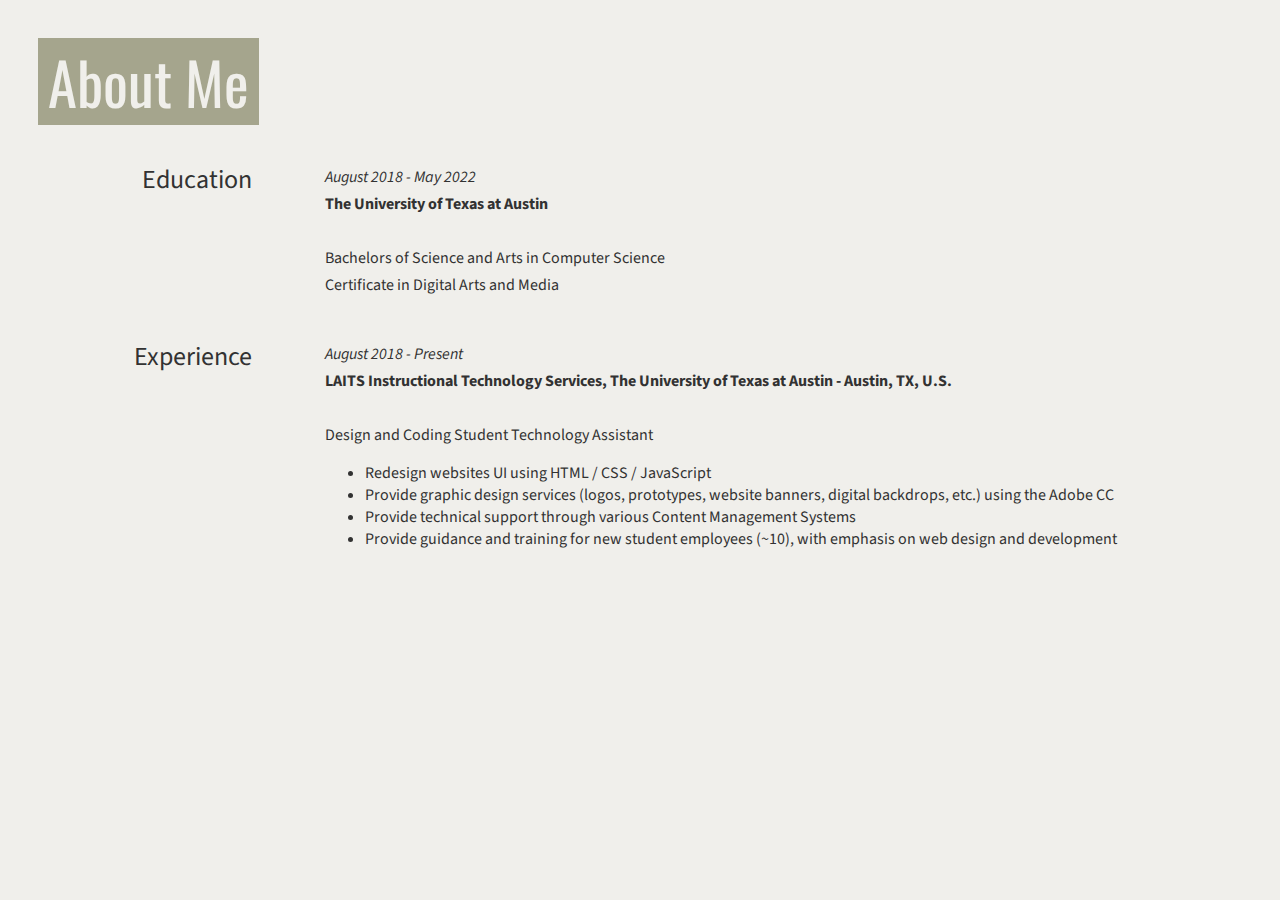
==== about.html @ 906d15d0 "about me page" ====
<!doctype html>

<html lang="en">
<head>
  <meta charset="utf-8">

  <title>Thuy H Nguyen Portfolio Site</title>

  <link rel="stylesheet" href="./styles.css">

  <!-- Thuy's fonts -->
  <link href="https://fonts.googleapis.com/css2?family=Oswald&family=Source+Sans+Pro&display=swap" rel="stylesheet">

</head>

<body>
    <div class="content">
        <span class="title sm">
            About Me
        </span><br>
        <div class="grid-container">
            <div class="row">
                <div class="col1">
                    Education
                </div>
                <div class="col2">
                    <p><i>August 2018 - May 2022</i></p>
                    <p><b>The University of Texas at Austin</b></p><br>
                    <p>Bachelors of Science and Arts in Computer Science</p>
                    <p>Certificate in Digital Arts and Media</p>
                </div>
            </div>
            <div class="row">
                <div class="col1">
                    Experience
                </div>
                <div class="col2">
                    <p><i>August 2018 - Present</i></p>
                    <p><b>LAITS Instructional Technology Services, The University of Texas at
                    Austin - Austin, TX, U.S.</b></p><br>
                    <p>Design and Coding Student Technology Assistant</p>
                    <ul>
                        <li>Redesign websites UI using HTML / CSS / JavaScript</li>
                        <li>Provide graphic design services (logos, prototypes, website banners,
                        digital backdrops, etc.) using the Adobe CC</li>
                        <li>Provide technical support through various Content Management Systems</li>
                        <li>Provide guidance and training for new student employees (~10), with emphasis on web design and development</li>
                    </ul>
                </div>
            </div>
        </div>
    </div>
    
    
</body>

</html>
---- styles.css ----
:root {
    --off-white: #f0efeb;
    --olive: #a5a58d;
    --dark-gray: #323232;
    --dark-salmon: #cb997e;
}

html, body {
    margin: 0;
    background-color: var(--off-white);
    font-family: 'Source Sans Pro', sans-serif;;
    color: var(--dark-gray);
}

p {
    margin-top: 5px;
    margin-bottom: 5px;
}


#landing {
    /* background: url("./assets/flash-img-v3.png"); */
    height: 100vh;
    width: 100vw;
    /* background-repeat: no-repeat; */
    display: flex;
    justify-content: space-between;
    justify-items: flex-start;
}


.title {
    background-color: var(--olive);
    font-family: 'Oswald', sans-serif;
    font-size: 54pt;
    padding-left: 10px;
    padding-right: 10px;
    padding-top: 0px;
    padding-bottom: 0px;
    color: var(--off-white);
    /* mix-blend-mode: multiply; */
}

.title.sm {
    font-size: 44pt;
}

#intro {
    position: relative;
    right: -50%;
    top: 40%;
}

#landing img  {
    flex: 2;
}

#landing p {
    font-size: 16pt;
}

#nav {
    font-size: 26px;
    padding-top: 20px;
    display: flex;
    flex-direction: column;
}

#nav span {
    border-bottom: 4px solid rgba(203, 153, 126, 0);
    transition: 0.3s;
}

#nav span:hover {
    border-bottom: 4px solid rgba(203, 153, 126, 1);
}

#nav a {
    text-decoration: none;
    cursor: pointer;
    color: var(--dark-gray);
}

#nav a:visited {
    text-decoration: none;
    cursor: pointer;
    color: var(--dark-gray);
}

/* ABOUT */
.content {
    padding: 3%;
}

.grid-container {
    display: flex;
    flex-direction: column;
    align-content: space-between;
    margin-top: 3%;
}

.row {
    display: flex;
    flex-direction: row;
    justify-content: space-between;
    margin-bottom: 3%;
}

.col1 {
    flex: 0.7;
    display: flex;
    justify-content: flex-end;
    margin-right: 3%;
    font-size: 26px;
}

.col2 {
    flex: 3;
    margin-left: 3%;
}
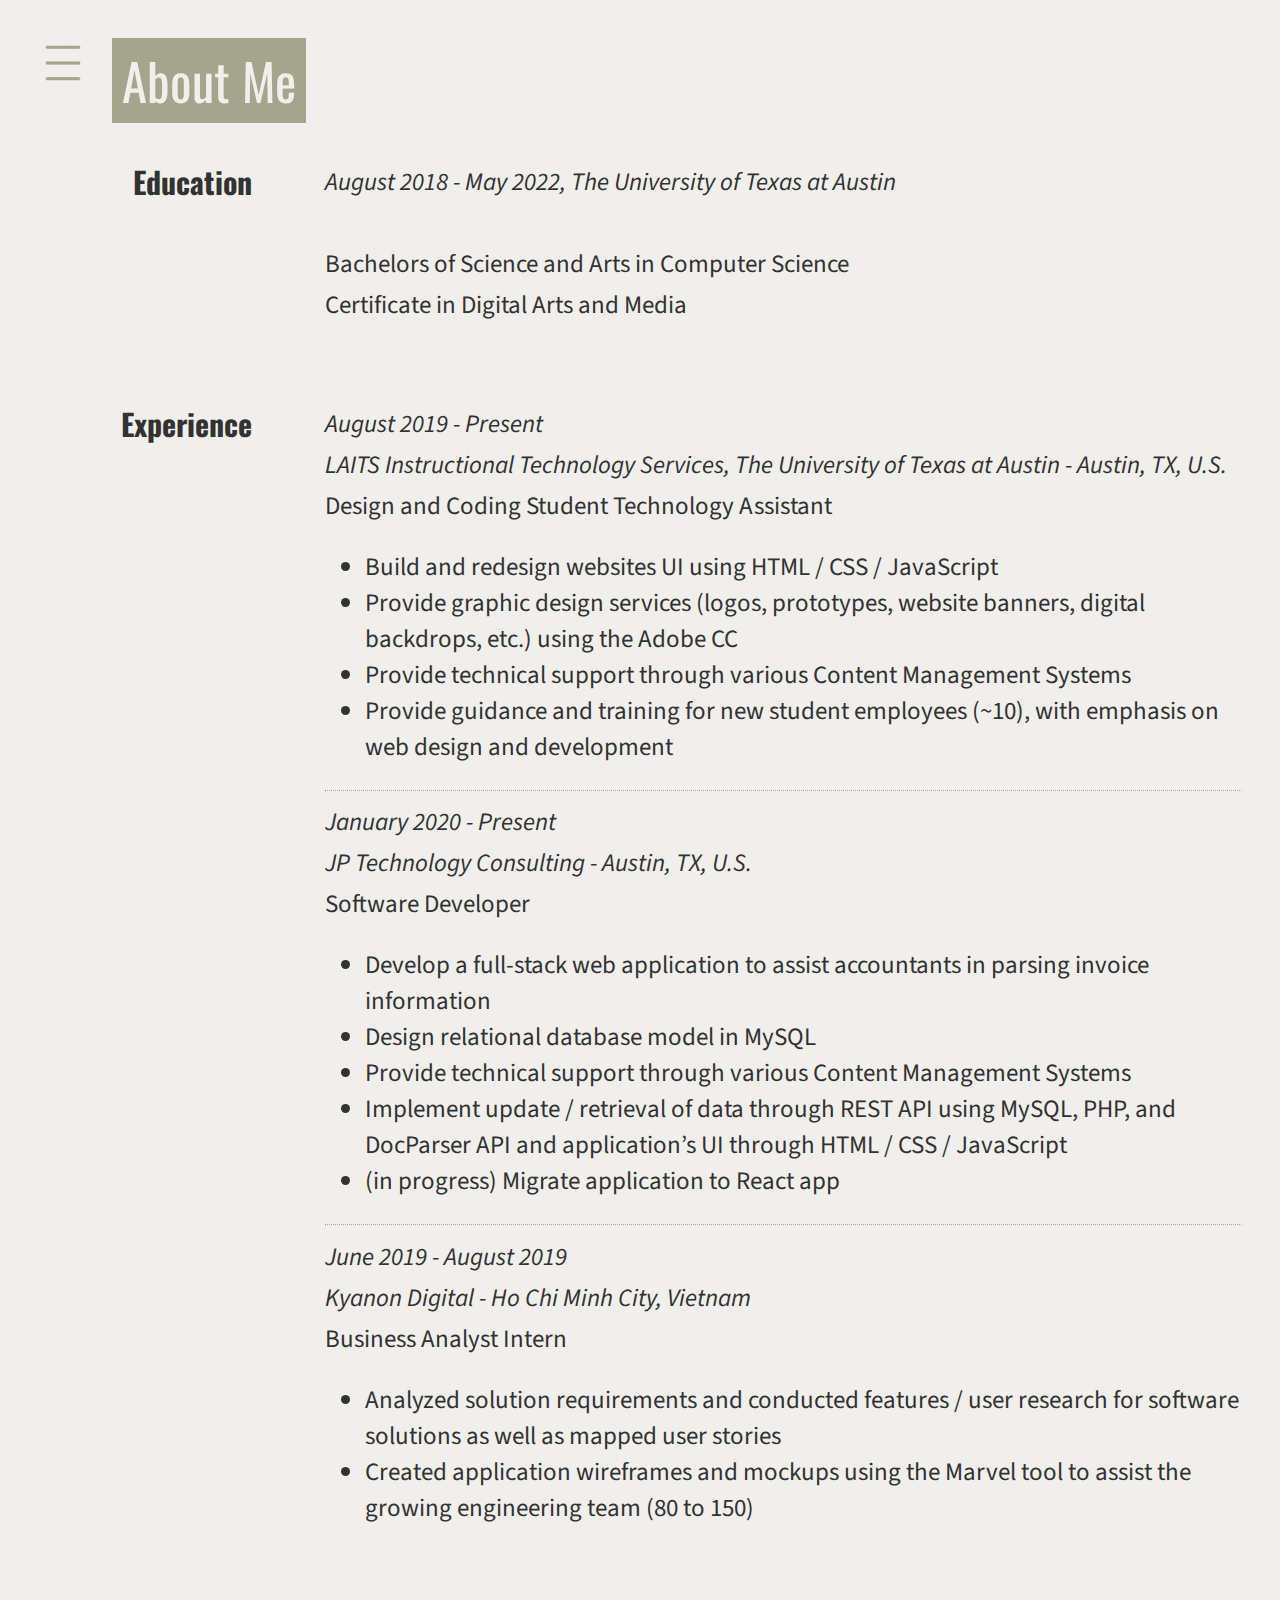
==== commit 0deff189: "test PHL366K" ====
--- a/about.html
+++ b/about.html
@@ -15,36 +15,69 @@
 
 <body>
     <div class="content">
-        <span class="title sm">
-            About Me
-        </span><br>
+        <div class="hamburger-and-title">
+            <div class="item">
+                <img class="hamburger item" src="assets/hamburger.png" width="50px">
+                <div class="item-overlay right"></div>
+            </div>
+            
+            <span class="title sm">
+                About Me
+            </span>
+        </div>
+        
         <div class="grid-container">
             <div class="row">
                 <div class="col1">
-                    Education
+                    <div>
+                        Education
+                    </div>
                 </div>
                 <div class="col2">
-                    <p><i>August 2018 - May 2022</i></p>
-                    <p><b>The University of Texas at Austin</b></p><br>
+                    <p><i>August 2018 - May 2022, The University of Texas at Austin</i></p><br>
+
                     <p>Bachelors of Science and Arts in Computer Science</p>
                     <p>Certificate in Digital Arts and Media</p>
                 </div>
             </div>
             <div class="row">
                 <div class="col1">
-                    Experience
+                    <div>
+                        Experience
+                    </div>
+                    
                 </div>
                 <div class="col2">
-                    <p><i>August 2018 - Present</i></p>
-                    <p><b>LAITS Instructional Technology Services, The University of Texas at
-                    Austin - Austin, TX, U.S.</b></p><br>
+                    <p><i>August 2019 - Present</i></p>
+                    <p><i>LAITS Instructional Technology Services, The University of Texas at
+                    Austin - Austin, TX, U.S.</b></i><br>
                     <p>Design and Coding Student Technology Assistant</p>
                     <ul>
-                        <li>Redesign websites UI using HTML / CSS / JavaScript</li>
+                        <li>Build and redesign websites UI using HTML / CSS / JavaScript</li>
                         <li>Provide graphic design services (logos, prototypes, website banners,
                         digital backdrops, etc.) using the Adobe CC</li>
                         <li>Provide technical support through various Content Management Systems</li>
                         <li>Provide guidance and training for new student employees (~10), with emphasis on web design and development</li>
+                    </ul>
+                    <hr />
+                    <p><i>January 2020 - Present</i></p>
+                    <p><i>JP Technology Consulting - Austin, TX, U.S.</b></i><br>
+                    <p>Software Developer</p>
+                    <ul>
+                        <li>Develop a full-stack web application to assist accountants in parsing invoice information</li>
+                        <li>Design relational database model in MySQL</li>
+                        <li>Provide technical support through various Content Management Systems</li>
+                        <li>Implement update / retrieval of data through REST API using MySQL, PHP,
+                        and DocParser API and application’s UI through HTML / CSS / JavaScript</li>
+                        <li>(in progress) Migrate application to React app</li>
+                    </ul>
+                    <hr />
+                    <p><i>June 2019 - August 2019</i></p>
+                    <p><i>Kyanon Digital - Ho Chi Minh City, Vietnam</b></i><br>
+                    <p>Business Analyst Intern</p>
+                    <ul>
+                        <li>Analyzed solution requirements and conducted features / user research for software solutions as well as mapped user stories</li>
+                        <li>Created application wireframes and mockups using the Marvel tool to assist the growing engineering team (80 to 150)</li>
                     </ul>
                 </div>
             </div>
--- a/styles.css
+++ b/styles.css
@@ -8,13 +8,18 @@
 html, body {
     margin: 0;
     background-color: var(--off-white);
-    font-family: 'Source Sans Pro', sans-serif;;
+    font-family: 'Source Sans Pro', sans-serif;
+    font-size: 1.25rem;
     color: var(--dark-gray);
 }
 
 p {
     margin-top: 5px;
     margin-bottom: 5px;
+}
+
+hr {
+    border-top: 0.5px dotted var(--olive);
 }
 
 
@@ -29,39 +34,85 @@
 }
 
 
+#landing #left {
+    flex: 1;
+}
+
 .title {
     background-color: var(--olive);
+    color: var(--off-white);
     font-family: 'Oswald', sans-serif;
-    font-size: 54pt;
-    padding-left: 10px;
-    padding-right: 10px;
-    padding-top: 0px;
-    padding-bottom: 0px;
-    color: var(--off-white);
-    /* mix-blend-mode: multiply; */
-}
-
-.title.sm {
-    font-size: 44pt;
-}
-
-#intro {
+    font-size: 50pt;
+    padding: 5px 10px;
+}
+
+#landing #intro-group {
     position: relative;
-    right: -50%;
-    top: 40%;
-}
-
-#landing img  {
-    flex: 2;
-}
-
-#landing p {
-    font-size: 16pt;
-}
+    margin-right: -60%;
+    margin-top: 40%;
+}
+
+#landing #intro-group #info {
+    position: absolute;
+    right: 0;
+}
+
+#landing #intro-group #info p {
+    margin: 20px 0;
+}
+
+#landing #right {
+    flex: 3;
+    background: url("./assets/flash-100.png");
+    background-size: cover;
+    background-position-x: center;
+}
+
+@media only screen and (max-width: 1240px) {
+    #landing {
+        flex-direction: column;
+    }
+    #landing #left {
+        flex: 1;
+        padding: 10%;
+        background: url("./assets/flash-100.png") rgba(240, 239, 235, 0.5);
+        background-blend-mode: overlay;
+        /* background-size: cover; */
+        background-position: 70% 30%;
+    }
+
+    .title {
+        font-size: 60pt;
+    }
+
+    #landing #intro-group {
+        margin: auto;
+    }
+    #landing #right {
+        display: none;
+        /* flex: 2; */
+    }
+    #landing #intro-group #info {
+        position: relative;
+        font-size: 18pt;
+    }
+}
+
+@media only screen and (max-width: 1000px) {
+    #landing #left {
+        flex: 1;
+        padding: 10%;
+        background: url("./assets/flash-vert.png") rgba(240, 239, 235, 0.5);
+        background-blend-mode: overlay;
+        /* background-size: cover; */
+        background-position: 70% 30%;
+    }
+}
+
 
 #nav {
     font-size: 26px;
-    padding-top: 20px;
+    /* padding-top: 20px; */
     display: flex;
     flex-direction: column;
 }
@@ -87,34 +138,86 @@
     color: var(--dark-gray);
 }
 
+.item-overlay.right {
+    right: 200%;
+    left: -100%;
+}
+.item:hover .item-overlay.right {
+    right: 0;
+    left: 0;
+}
+.item-overlay {
+    position: absolute;
+    top: 0; right: 0; bottom: 0; left: 0;
+    background: var(--olive);
+    color: #fff;
+    overflow: hidden;
+    text-align: center;
+    /* fix text transition issue for .left and .right but need to overwrite left and right properties in .right */
+    width: 100%; 
+    
+    -moz-transition: top 0.3s, right 0.3s, bottom 0.3s, left 0.3s;
+    -webkit-transition: top 0.3s, right 0.3s, bottom 0.3s, left 0.3s;
+    transition: top 0.3s, right 0.3s, bottom 0.3s, left 0.3s;
+  }
+
 /* ABOUT */
+.item {
+    margin: 0 2% 0 0;
+}
+.hamburger-and-title {
+    display: flex;
+}
+
+.hamburger {
+    margin: 0 2% 0 0;
+}
 .content {
     padding: 3%;
 }
 
+.title.sm {
+    font-size: 38pt;
+}
+
 .grid-container {
     display: flex;
     flex-direction: column;
     align-content: space-between;
-    margin-top: 3%;
 }
 
 .row {
     display: flex;
     flex-direction: row;
     justify-content: space-between;
-    margin-bottom: 3%;
-}
+    margin: 3% 0;
+}
+
+
 
 .col1 {
     flex: 0.7;
     display: flex;
     justify-content: flex-end;
     margin-right: 3%;
-    font-size: 26px;
+    font-size: 1.5rem;
+    font-family: 'Oswald', sans-serif;
+}
+
+.col1 div {
+    font-weight: 900;
 }
 
 .col2 {
     flex: 3;
     margin-left: 3%;
+}
+
+@media only screen and (max-width: 1000px) {
+    .row {
+        flex-direction: column;
+    }
+    .col1 {
+        justify-content: flex-start;
+    }
 }